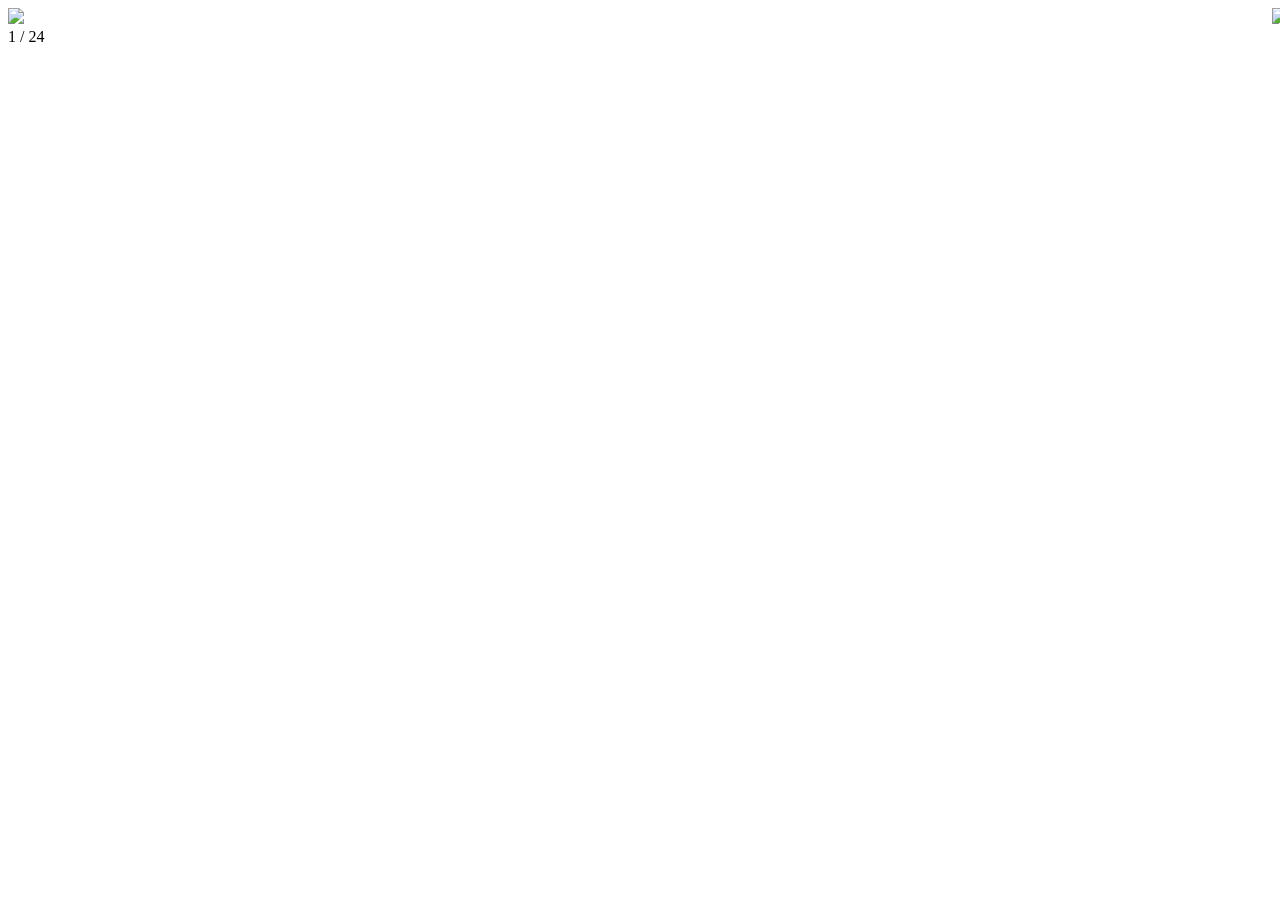
==== flipbook/index.html @ 76f47555 "Create index.html" ====
<!DOCTYPE html>
<html lang="en">
<head>
<meta charset="UTF-8">
<meta name="viewport" content="width=device-width, initial-scale=1.0">
<title>Local Guide Flipbook</title>

<link rel="stylesheet" href="style.css">

<!-- Swiper.js CDN -->
<link rel="stylesheet" href="https://cdn.jsdelivr.net/npm/swiper@11/swiper-bundle.min.css">
<script src="https://cdn.jsdelivr.net/npm/swiper@11/swiper-bundle.min.js"></script>

</head>
<body>

<div class="swiper-container">
    <div class="swiper-wrapper">

        <!-- 24 slides -->
        <!-- Μην αλλάξεις τίποτα εδώ, μόνο αν αλλάξει ο αριθμός σελίδων -->
        <div class="swiper-slide"><img src="pages/page1.jpg"></div>
        <div class="swiper-slide"><img src="pages/page2.jpg"></div>
        <div class="swiper-slide"><img src="pages/page3.jpg"></div>
        <div class="swiper-slide"><img src="pages/page4.jpg"></div>
        <div class="swiper-slide"><img src="pages/page5.jpg"></div>
        <div class="swiper-slide"><img src="pages/page6.jpg"></div>
        <div class="swiper-slide"><img src="pages/page7.jpg"></div>
        <div class="swiper-slide"><img src="pages/page8.jpg"></div>
        <div class="swiper-slide"><img src="pages/page9.jpg"></div>
        <div class="swiper-slide"><img src="pages/page10.jpg"></div>
        <div class="swiper-slide"><img src="pages/page11.jpg"></div>
        <div class="swiper-slide"><img src="pages/page12.jpg"></div>
        <div class="swiper-slide"><img src="pages/page13.jpg"></div>
        <div class="swiper-slide"><img src="pages/page14.jpg"></div>
        <div class="swiper-slide"><img src="pages/page15.jpg"></div>
        <div class="swiper-slide"><img src="pages/page16.jpg"></div>
        <div class="swiper-slide"><img src="pages/page17.jpg"></div>
        <div class="swiper-slide"><img src="pages/page18.jpg"></div>
        <div class="swiper-slide"><img src="pages/page19.jpg"></div>
        <div class="swiper-slide"><img src="pages/page20.jpg"></div>
        <div class="swiper-slide"><img src="pages/page21.jpg"></div>
        <div class="swiper-slide"><img src="pages/page22.jpg"></div>
        <div class="swiper-slide"><img src="pages/page23.jpg"></div>
        <div class="swiper-slide"><img src="pages/page24.jpg"></div>

    </div>

    <!-- Page indicator -->
    <div class="page-indicator">
        <span id="current">1</span> / 24
    </div>

</div>

<script src="script.js"></script>

</body>
</html>
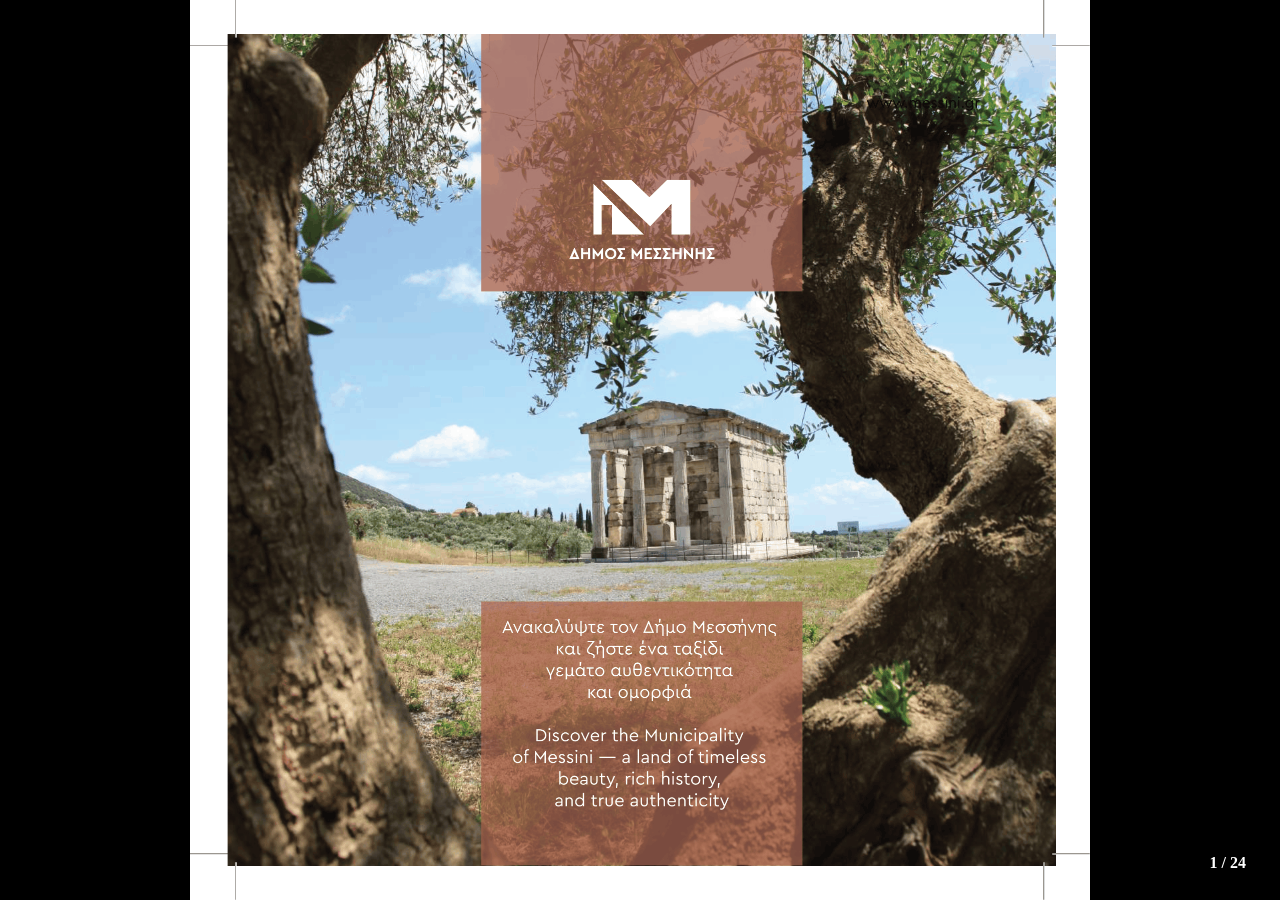
==== commit 0aa1eefe: "Update index.html" ====
--- a/flipbook/index.html
+++ b/flipbook/index.html
@@ -14,7 +14,7 @@
 </head>
 <body>
 
-<div class="swiper-container">
+<div class="swiper">
     <div class="swiper-wrapper">
 
         <!-- 24 slides -->
--- a/flipbook/style.css
+++ b/flipbook/style.css
@@ -0,0 +1,48 @@
+/* FULLSCREEN FIX FOR MOBILE */
+html, body {
+    margin: 0;
+    padding: 0;
+    width: 100vw;
+    height: 100dvh;
+    overflow: hidden;
+    background: #000;
+}
+
+/* SWIPER MAIN CONTAINER */
+.swiper {
+    width: 100vw;
+    height: 100dvh;
+    background: #000;
+}
+
+/* EACH SLIDE */
+.swiper-slide {
+    display: flex;
+    justify-content: center;
+    align-items: center;
+    background: #000;
+    width: 100vw;
+    height: 100dvh;
+}
+
+/* IMAGES FULLSCREEN */
+.swiper-slide img {
+    width: 100vw;
+    height: 100dvh;
+    object-fit: contain;
+    background: #000;
+}
+
+/* PAGE INDICATOR */
+.page-indicator {
+    position: fixed;
+    bottom: 20px;
+    right: 20px;
+    background: rgba(0,0,0,0.55);
+    color: white;
+    padding: 8px 14px;
+    border-radius: 12px;
+    font-size: 16px;
+    font-weight: 600;
+    z-index: 9999;
+}
